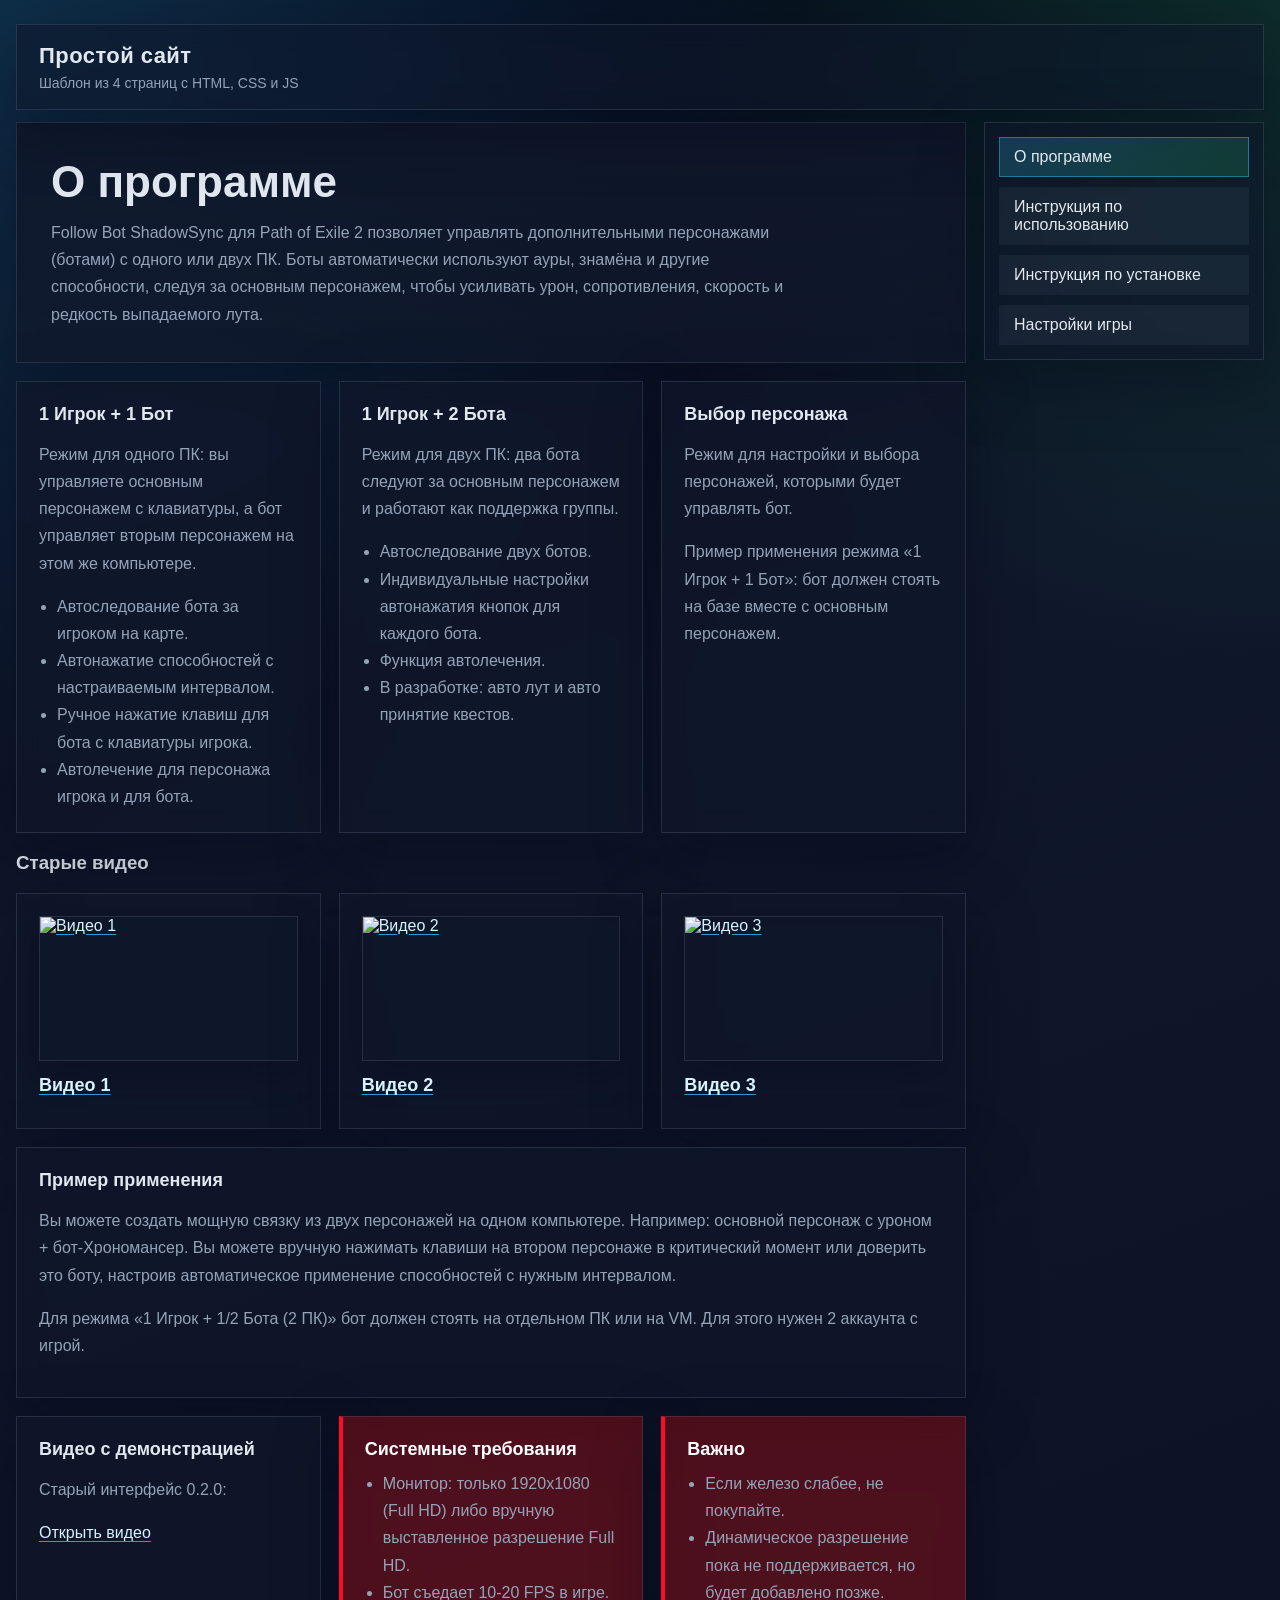
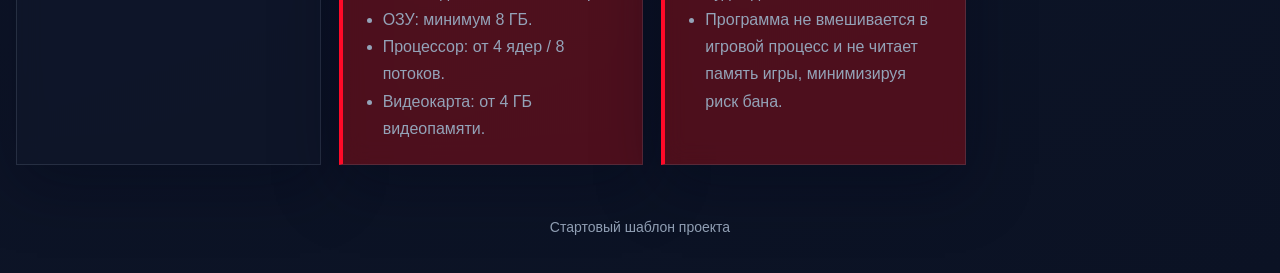
==== index.html @ 18721e45 "Add files via upload" ====
<!doctype html>
<html lang="ru">
<head>
  <meta charset="UTF-8" />
  <meta name="viewport" content="width=device-width, initial-scale=1.0" />
  <title>О программе</title>
  <link rel="stylesheet" href="styles.css" />
</head>
<body>
  <div class="page">
    <header class="header">
      <div class="container">
        <div class="brand">
          <div>
            <h1>Простой сайт</h1>
            <p>Шаблон из 4 страниц с HTML, CSS и JS</p>
          </div>
        </div>
      </div>
    </header>

    <div class="container shell">
      <main class="main">
        <section class="hero">
          <h2>О программе</h2>
          <p>
            Follow Bot ShadowSync для Path of Exile 2 позволяет управлять дополнительными персонажами
            (ботами) с одного или двух ПК. Боты автоматически используют ауры, знамёна и другие способности,
            следуя за основным персонажем, чтобы усиливать урон, сопротивления, скорость и редкость выпадаемого лута.
          </p>
        </section>

        <section class="grid">
          <article class="card">
            <h3>1 Игрок + 1 Бот</h3>
            <p>Режим для одного ПК: вы управляете основным персонажем с клавиатуры, а бот управляет вторым персонажем на этом же компьютере.</p>
            <ul>
              <li>Автоследование бота за игроком на карте.</li>
              <li>Автонажатие способностей с настраиваемым интервалом.</li>
              <li>Ручное нажатие клавиш для бота с клавиатуры игрока.</li>
              <li>Автолечение для персонажа игрока и для бота.</li>
            </ul>
          </article>
          <article class="card">
            <h3>1 Игрок + 2 Бота</h3>
            <p>Режим для двух ПК: два бота следуют за основным персонажем и работают как поддержка группы.</p>
            <ul>
              <li>Автоследование двух ботов.</li>
              <li>Индивидуальные настройки автонажатия кнопок для каждого бота.</li>
              <li>Функция автолечения.</li>
              <li>В разработке: авто лут и авто принятие квестов.</li>
            </ul>
          </article>
          <article class="card">
            <h3>Выбор персонажа</h3>
            <p>Режим для настройки и выбора персонажей, которыми будет управлять бот.</p>
            <p>Пример применения режима «1 Игрок + 1 Бот»: бот должен стоять на базе вместе с основным персонажем.</p>
          </article>
        </section>

        <section style="margin-top: 18px;">
          <h3>Старые видео</h3>
          <div class="triple-grid">
            <a class="card preview-card" href="https://youtu.be/uh_wzxwnxP8" target="_blank" rel="noopener noreferrer">
              <img class="thumb" src="https://img.youtube.com/vi/uh_wzxwnxP8/hqdefault.jpg" alt="Видео 1" />
              <div class="meta">
                <h3>Видео 1</h3>
              </div>
            </a>
            <a class="card preview-card" href="https://youtu.be/AnRGkP0VTm4" target="_blank" rel="noopener noreferrer">
              <img class="thumb" src="https://img.youtube.com/vi/AnRGkP0VTm4/hqdefault.jpg" alt="Видео 2" />
              <div class="meta">
                <h3>Видео 2</h3>
              </div>
            </a>
            <a class="card preview-card" href="https://youtu.be/-7NON-3Onr4" target="_blank" rel="noopener noreferrer">
              <img class="thumb" src="https://img.youtube.com/vi/-7NON-3Onr4/hqdefault.jpg" alt="Видео 3" />
              <div class="meta">
                <h3>Видео 3</h3>
              </div>
            </a>
          </div>
        </section>

        <section class="card" style="margin-top: 18px;">
          <h3>Пример применения</h3>
          <p>
            Вы можете создать мощную связку из двух персонажей на одном компьютере. Например:
            основной персонаж с уроном + бот-Хрономансер.
            Вы можете вручную нажимать клавиши на втором персонаже в критический момент или доверить это боту,
            настроив автоматическое применение способностей с нужным интервалом.
          </p>
          <p>
            Для режима «1 Игрок + 1/2 Бота (2 ПК)» бот должен стоять на отдельном ПК или на VM.
            Для этого нужен 2 аккаунта с игрой.
          </p>
        </section>

        <section class="grid">
          <article class="card">
            <h3>Видео с демонстрацией</h3>
            <p>Старый интерфейс 0.2.0:</p>
            <p>
              <a href="https://drive.google.com/file/d/1ESLMYZlE5_-OOnj9H4PxduewTLYFQdn1/view?usp=sharing" target="_blank" rel="noopener noreferrer">
                Открыть видео
              </a>
            </p>
          </article>

          <article class="card" style="
            border-left: 4px solid #ff0a28;
            background: rgb(255 10 10 / 27%);
            color: #ffffff;
          ">
            <h3>Системные требования</h3>
            <ul>
              <li>Монитор: только 1920x1080 (Full HD) либо вручную выставленное разрешение Full HD.</li>
              <li>Бот съедает 10-20 FPS в игре.</li>
              <li>ОЗУ: минимум 8 ГБ.</li>
              <li>Процессор: от 4 ядер / 8 потоков.</li>
              <li>Видеокарта: от 4 ГБ видеопамяти.</li>
            </ul>
          </article>

          <article class="card" style="
            border-left: 4px solid #ff0a28;
            background: rgb(255 10 10 / 27%);
            color: #ffffff;
          ">
            <h3>Важно</h3>
            <ul>
              <li>Если железо слабее, не покупайте.</li>
              <li>Динамическое разрешение пока не поддерживается, но будет добавлено позже.</li>
              <li>Программа не вмешивается в игровой процесс и не читает память игры, минимизируя риск бана.</li>
            </ul>
          </article>
        </section>
      </main>

      <aside class="sidebar">
        <nav class="nav">
          <a data-page href="index.html">О программе</a>
          <a data-page href="usage.html">Инструкция по использованию</a>
          <a data-page href="install.html">Инструкция по установке</a>
          <a data-page href="game-settings.html">Настройки игры</a>
        </nav>
      </aside>
    </div>

    <footer class="footer">
      <div class="container">
        <p>Стартовый шаблон проекта</p>
      </div>
    </footer>
  </div>

  <script src="script.js"></script>
</body>
</html>
---- styles.css ----
/* Base layout */
:root {
  --bg: #0f172a;
  --bg-soft: #111c36;
  --card: rgba(15, 23, 42, 0.82);
  --card-border: rgba(148, 163, 184, 0.18);
  --text: #e2e8f0;
  --muted: #94a3b8;
  --accent: #38bdf8;
  --accent-2: #22c55e;
  --shadow: 0 20px 60px rgba(2, 6, 23, 0.35);
}

* {
  box-sizing: border-box;
}

html,
body {
  margin: 0;
  min-height: 100%;
}

body {
  font-family: Arial, Helvetica, sans-serif;
  color: var(--text);
  background:
    radial-gradient(circle at top left, rgba(56, 189, 248, 0.22), transparent 35%),
    radial-gradient(circle at top right, rgba(34, 197, 94, 0.16), transparent 30%),
    linear-gradient(160deg, #020617 0%, var(--bg) 40%, #0b1224 100%);
}

.page {
  min-height: 100vh;
  display: flex;
  flex-direction: column;
}

.container {
  width: min(1600px, calc(100% - 32px));
  margin: 0 auto;
}

.header {
  padding: 24px 0 12px;
}

.brand {
  display: flex;
  align-items: flex-start;
  padding: 18px 22px;
  background: rgba(15, 23, 42, 0.55);
  border: 1px solid var(--card-border);
  box-shadow: var(--shadow);
  backdrop-filter: blur(12px);
}

.brand h1 {
  margin: 0;
  font-size: 22px;
  letter-spacing: 0.02em;
}

.brand p {
  margin: 6px 0 0;
  color: var(--muted);
  font-size: 14px;
}

.shell {
  display: grid;
  grid-template-columns: minmax(0, 1fr) 280px;
  gap: 18px;
  align-items: start;
  padding-bottom: 40px;
}

.nav {
  display: flex;
  flex-wrap: wrap;
  gap: 10px;
}

.sidebar {
  position: sticky;
  top: 24px;
}

.sidebar .nav {
  flex-direction: column;
  flex-wrap: nowrap;
  align-items: stretch;
  background: rgba(15, 23, 42, 0.55);
  border: 1px solid var(--card-border);
  padding: 14px;
  box-shadow: var(--shadow);
  backdrop-filter: blur(12px);
}

.nav a {
  text-decoration: none;
  color: var(--text);
  padding: 10px 14px;
  border: 1px solid transparent;
  background: rgba(148, 163, 184, 0.08);
  transition: 0.2s ease;
}

.nav a:hover {
  border-color: rgba(56, 189, 248, 0.5);
  background: rgba(56, 189, 248, 0.12);
}

.nav a.active {
  background: linear-gradient(135deg, rgba(56, 189, 248, 0.22), rgba(34, 197, 94, 0.18));
  border-color: rgba(56, 189, 248, 0.45);
}

.main {
  flex: 1;
  padding: 0px;
}

.hero {
  padding: 34px;
  background: linear-gradient(180deg, rgba(15, 23, 42, 0.92), rgba(15, 23, 42, 0.72));
  border: 1px solid var(--card-border);
  box-shadow: var(--shadow);
}

.hero h2 {
  margin: 0 0 12px;
  font-size: clamp(28px, 4vw, 44px);
}

.hero p {
  margin: 0;
  max-width: 760px;
  color: var(--muted);
  font-size: 16px;
  line-height: 1.7;
}

.grid {
  display: grid;
  grid-template-columns: repeat(3, minmax(0, 1fr));
  gap: 18px;
  margin-top: 18px;
}

.triple-grid {
  display: grid;
  grid-template-columns: repeat(3, minmax(0, 1fr));
  gap: 18px;
  margin-top: 18px;
}

.card {
  padding: 22px;
  background: var(--card);
  border: 1px solid var(--card-border);
  box-shadow: var(--shadow);
  backdrop-filter: blur(12px);
}

.card h3 {
  margin: 0 0 10px;
  font-size: 18px;
}

.card p,
.card li {
  color: var(--muted);
  line-height: 1.7;
}

.card img {
  width: 100%;
  height: auto;
  display: block;
}

.preview-card {
  display: flex;
  flex-direction: column;
  gap: 14px;
  cursor: pointer;
  text-decoration: none;
  color: inherit;
  transition: transform 0.2s ease, border-color 0.2s ease, background 0.2s ease;
}

.preview-card .thumb {
  width: 100%;
  aspect-ratio: 16 / 9;
  object-fit: cover;
  border: 1px solid rgba(148, 163, 184, 0.18);
  box-shadow: 0 12px 30px rgba(2, 6, 23, 0.25);
}

.preview-card .meta {
  display: flex;
  flex-direction: column;
  gap: 8px;
}

.preview-card:hover {
  transform: translateY(-2px);
  border-color: rgba(56, 189, 248, 0.45);
}

.preview-card:focus-visible {
  outline: 2px solid var(--accent);
  outline-offset: 3px;
}

.card ul {
  margin: 0;
  padding-left: 18px;
}

.steps {
  display: grid;
  gap: 14px;
  margin-top: 18px;
}

.step {
  display: flex;
  gap: 14px;
  align-items: flex-start;
  padding: 18px 20px;
  background: rgba(148, 163, 184, 0.08);
  border: 1px solid rgba(148, 163, 184, 0.12);
}

.badge {
  flex: 0 0 auto;
  display: inline-flex;
  align-items: center;
  justify-content: center;
  width: 34px;
  height: 34px;
  border-radius: 50%;
  background: linear-gradient(135deg, var(--accent), var(--accent-2));
  color: #00111f;
  font-weight: 700;
}

.footer {
  padding: 0 0 24px;
  color: var(--muted);
  text-align: center;
  font-size: 14px;
}

.note {
    margin-top: 18px;
    padding: 25px 16px;
    border-left: 4px solid #ff0a28;
    background: rgb(255 10 10 / 27%);
    color: #ffffff;
}

.main a {
  color: #d8f3ff;
  text-decoration: underline;
  text-decoration-color: rgba(56, 189, 248, 0.8);
  text-underline-offset: 3px;
}

.main a:hover {
  color: var(--accent);
}

.usage-page img {
  width: 285px;
  max-width: 100%;
  height: auto;
}

@media (max-width: 860px) {
  .brand {
    flex-direction: column;
  }

  .shell {
    grid-template-columns: 1fr;
  }

  .sidebar {
    position: static;
  }

  .grid {
    grid-template-columns: 1fr;
  }

  .triple-grid {
    grid-template-columns: 1fr;
  }
}
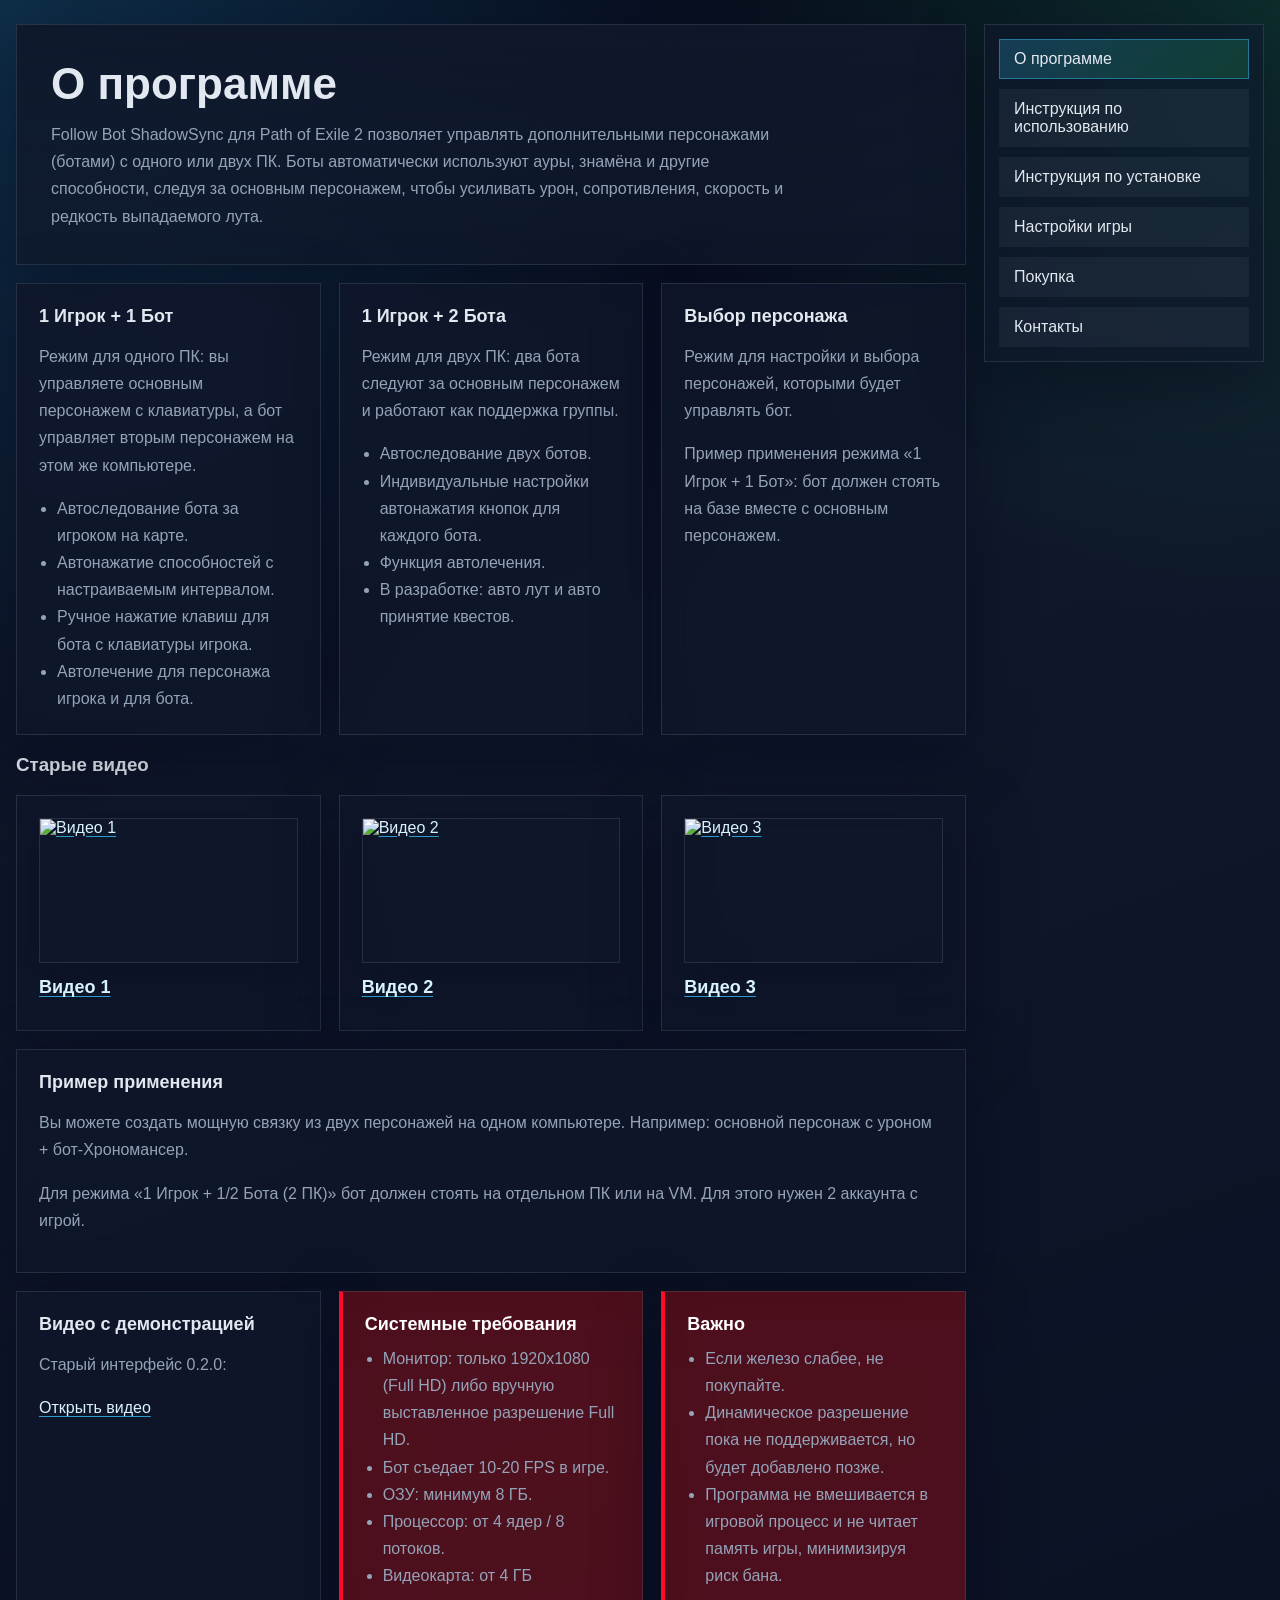
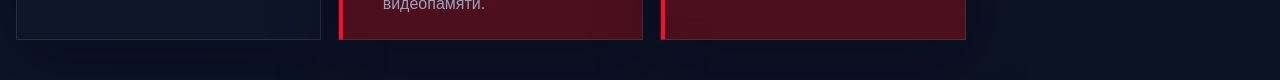
==== commit 86889a83: "Add files via upload" ====
--- a/index.html
+++ b/index.html
@@ -8,17 +8,6 @@
 </head>
 <body>
   <div class="page">
-    <header class="header">
-      <div class="container">
-        <div class="brand">
-          <div>
-            <h1>Простой сайт</h1>
-            <p>Шаблон из 4 страниц с HTML, CSS и JS</p>
-          </div>
-        </div>
-      </div>
-    </header>
-
     <div class="container shell">
       <main class="main">
         <section class="hero">
@@ -87,8 +76,6 @@
           <p>
             Вы можете создать мощную связку из двух персонажей на одном компьютере. Например:
             основной персонаж с уроном + бот-Хрономансер.
-            Вы можете вручную нажимать клавиши на втором персонаже в критический момент или доверить это боту,
-            настроив автоматическое применение способностей с нужным интервалом.
           </p>
           <p>
             Для режима «1 Игрок + 1/2 Бота (2 ПК)» бот должен стоять на отдельном ПК или на VM.
@@ -107,11 +94,7 @@
             </p>
           </article>
 
-          <article class="card" style="
-            border-left: 4px solid #ff0a28;
-            background: rgb(255 10 10 / 27%);
-            color: #ffffff;
-          ">
+          <article class="card" style="border-left: 4px solid #ff0a28; background: rgb(255 10 10 / 27%); color: #ffffff;">
             <h3>Системные требования</h3>
             <ul>
               <li>Монитор: только 1920x1080 (Full HD) либо вручную выставленное разрешение Full HD.</li>
@@ -122,11 +105,7 @@
             </ul>
           </article>
 
-          <article class="card" style="
-            border-left: 4px solid #ff0a28;
-            background: rgb(255 10 10 / 27%);
-            color: #ffffff;
-          ">
+          <article class="card" style="border-left: 4px solid #ff0a28; background: rgb(255 10 10 / 27%); color: #ffffff;">
             <h3>Важно</h3>
             <ul>
               <li>Если железо слабее, не покупайте.</li>
@@ -143,15 +122,11 @@
           <a data-page href="usage.html">Инструкция по использованию</a>
           <a data-page href="install.html">Инструкция по установке</a>
           <a data-page href="game-settings.html">Настройки игры</a>
+          <a data-page href="purchase.html">Покупка</a>
+          <a data-page href="contacts.html">Контакты</a>
         </nav>
       </aside>
     </div>
-
-    <footer class="footer">
-      <div class="container">
-        <p>Стартовый шаблон проекта</p>
-      </div>
-    </footer>
   </div>
 
   <script src="script.js"></script>
--- a/styles.css
+++ b/styles.css
@@ -73,6 +73,7 @@
   gap: 18px;
   align-items: start;
   padding-bottom: 40px;
+  padding-top: 24px;
 }
 
 .nav {
@@ -155,6 +156,18 @@
   margin-top: 18px;
 }
 
+.two-grid {
+  display: grid;
+  grid-template-columns: repeat(2, minmax(0, 1fr));
+  gap: 18px;
+  margin-top: 18px;
+}
+
+.two-grid .card {
+  display: flex;
+  flex-direction: column;
+}
+
 .card {
   padding: 22px;
   background: var(--card);
@@ -212,6 +225,77 @@
 .preview-card:focus-visible {
   outline: 2px solid var(--accent);
   outline-offset: 3px;
+}
+
+.buy-button {
+  width: 100%;
+  margin-top: auto;
+  padding: 12px 16px;
+  border: 1px solid rgba(56, 189, 248, 0.45);
+  border-radius: 0;
+  background: linear-gradient(135deg, rgba(56, 189, 248, 0.22), rgba(34, 197, 94, 0.18));
+  color: var(--text);
+  cursor: pointer;
+  font: inherit;
+  transition: transform 0.2s ease, background 0.2s ease, border-color 0.2s ease;
+}
+
+.buy-button:hover {
+  transform: translateY(-1px);
+  border-color: rgba(56, 189, 248, 0.7);
+  background: linear-gradient(135deg, rgba(56, 189, 248, 0.3), rgba(34, 197, 94, 0.24));
+}
+
+.modal-backdrop {
+  position: fixed;
+  inset: 0;
+  display: none;
+  align-items: center;
+  justify-content: center;
+  padding: 20px;
+  background: rgba(2, 6, 23, 0.72);
+  backdrop-filter: blur(8px);
+  z-index: 1000;
+}
+
+.modal-backdrop.open {
+  display: flex;
+}
+
+.modal {
+  position: relative;
+  width: min(860px, 100%);
+  padding: 24px;
+  background: linear-gradient(180deg, rgba(15, 23, 42, 0.98), rgba(15, 23, 42, 0.92));
+  border: 1px solid rgba(148, 163, 184, 0.22);
+  box-shadow: var(--shadow);
+}
+
+.modal h3 {
+  margin-top: 0;
+}
+
+.modal-close {
+  position: absolute;
+  top: 14px;
+  right: 14px;
+  width: 38px;
+  height: 38px;
+  border: 0;
+  border-radius: 50%;
+  background: rgba(148, 163, 184, 0.12);
+  color: var(--text);
+  font-size: 22px;
+  cursor: pointer;
+}
+
+.payment-link {
+  text-decoration: none;
+  color: inherit;
+}
+
+.payment-link:hover {
+  border-color: rgba(56, 189, 248, 0.45);
 }
 
 .card ul {
@@ -299,4 +383,8 @@
   .triple-grid {
     grid-template-columns: 1fr;
   }
-}
+
+  .two-grid {
+    grid-template-columns: 1fr;
+  }
+}
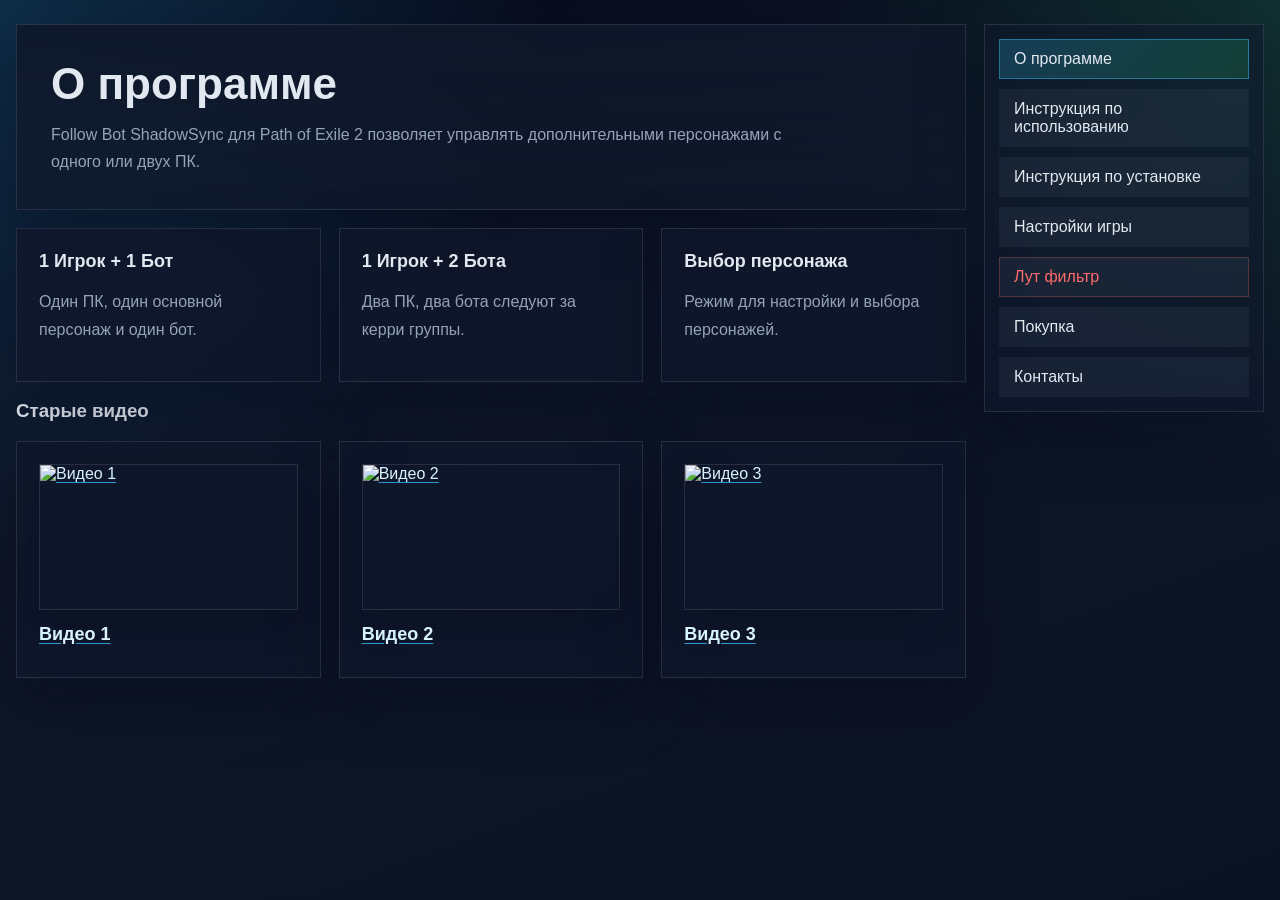
==== commit 2b0754a6: "Add files via upload" ====
--- a/index.html
+++ b/index.html
@@ -12,38 +12,21 @@
       <main class="main">
         <section class="hero">
           <h2>О программе</h2>
-          <p>
-            Follow Bot ShadowSync для Path of Exile 2 позволяет управлять дополнительными персонажами
-            (ботами) с одного или двух ПК. Боты автоматически используют ауры, знамёна и другие способности,
-            следуя за основным персонажем, чтобы усиливать урон, сопротивления, скорость и редкость выпадаемого лута.
-          </p>
+          <p>Follow Bot ShadowSync для Path of Exile 2 позволяет управлять дополнительными персонажами с одного или двух ПК.</p>
         </section>
 
         <section class="grid">
           <article class="card">
             <h3>1 Игрок + 1 Бот</h3>
-            <p>Режим для одного ПК: вы управляете основным персонажем с клавиатуры, а бот управляет вторым персонажем на этом же компьютере.</p>
-            <ul>
-              <li>Автоследование бота за игроком на карте.</li>
-              <li>Автонажатие способностей с настраиваемым интервалом.</li>
-              <li>Ручное нажатие клавиш для бота с клавиатуры игрока.</li>
-              <li>Автолечение для персонажа игрока и для бота.</li>
-            </ul>
+            <p>Один ПК, один основной персонаж и один бот.</p>
           </article>
           <article class="card">
             <h3>1 Игрок + 2 Бота</h3>
-            <p>Режим для двух ПК: два бота следуют за основным персонажем и работают как поддержка группы.</p>
-            <ul>
-              <li>Автоследование двух ботов.</li>
-              <li>Индивидуальные настройки автонажатия кнопок для каждого бота.</li>
-              <li>Функция автолечения.</li>
-              <li>В разработке: авто лут и авто принятие квестов.</li>
-            </ul>
+            <p>Два ПК, два бота следуют за керри группы.</p>
           </article>
           <article class="card">
             <h3>Выбор персонажа</h3>
-            <p>Режим для настройки и выбора персонажей, которыми будет управлять бот.</p>
-            <p>Пример применения режима «1 Игрок + 1 Бот»: бот должен стоять на базе вместе с основным персонажем.</p>
+            <p>Режим для настройки и выбора персонажей.</p>
           </article>
         </section>
 
@@ -52,67 +35,17 @@
           <div class="triple-grid">
             <a class="card preview-card" href="https://youtu.be/uh_wzxwnxP8" target="_blank" rel="noopener noreferrer">
               <img class="thumb" src="https://img.youtube.com/vi/uh_wzxwnxP8/hqdefault.jpg" alt="Видео 1" />
-              <div class="meta">
-                <h3>Видео 1</h3>
-              </div>
+              <div class="meta"><h3>Видео 1</h3></div>
             </a>
             <a class="card preview-card" href="https://youtu.be/AnRGkP0VTm4" target="_blank" rel="noopener noreferrer">
               <img class="thumb" src="https://img.youtube.com/vi/AnRGkP0VTm4/hqdefault.jpg" alt="Видео 2" />
-              <div class="meta">
-                <h3>Видео 2</h3>
-              </div>
+              <div class="meta"><h3>Видео 2</h3></div>
             </a>
             <a class="card preview-card" href="https://youtu.be/-7NON-3Onr4" target="_blank" rel="noopener noreferrer">
               <img class="thumb" src="https://img.youtube.com/vi/-7NON-3Onr4/hqdefault.jpg" alt="Видео 3" />
-              <div class="meta">
-                <h3>Видео 3</h3>
-              </div>
+              <div class="meta"><h3>Видео 3</h3></div>
             </a>
           </div>
-        </section>
-
-        <section class="card" style="margin-top: 18px;">
-          <h3>Пример применения</h3>
-          <p>
-            Вы можете создать мощную связку из двух персонажей на одном компьютере. Например:
-            основной персонаж с уроном + бот-Хрономансер.
-          </p>
-          <p>
-            Для режима «1 Игрок + 1/2 Бота (2 ПК)» бот должен стоять на отдельном ПК или на VM.
-            Для этого нужен 2 аккаунта с игрой.
-          </p>
-        </section>
-
-        <section class="grid">
-          <article class="card">
-            <h3>Видео с демонстрацией</h3>
-            <p>Старый интерфейс 0.2.0:</p>
-            <p>
-              <a href="https://drive.google.com/file/d/1ESLMYZlE5_-OOnj9H4PxduewTLYFQdn1/view?usp=sharing" target="_blank" rel="noopener noreferrer">
-                Открыть видео
-              </a>
-            </p>
-          </article>
-
-          <article class="card" style="border-left: 4px solid #ff0a28; background: rgb(255 10 10 / 27%); color: #ffffff;">
-            <h3>Системные требования</h3>
-            <ul>
-              <li>Монитор: только 1920x1080 (Full HD) либо вручную выставленное разрешение Full HD.</li>
-              <li>Бот съедает 10-20 FPS в игре.</li>
-              <li>ОЗУ: минимум 8 ГБ.</li>
-              <li>Процессор: от 4 ядер / 8 потоков.</li>
-              <li>Видеокарта: от 4 ГБ видеопамяти.</li>
-            </ul>
-          </article>
-
-          <article class="card" style="border-left: 4px solid #ff0a28; background: rgb(255 10 10 / 27%); color: #ffffff;">
-            <h3>Важно</h3>
-            <ul>
-              <li>Если железо слабее, не покупайте.</li>
-              <li>Динамическое разрешение пока не поддерживается, но будет добавлено позже.</li>
-              <li>Программа не вмешивается в игровой процесс и не читает память игры, минимизируя риск бана.</li>
-            </ul>
-          </article>
         </section>
       </main>
 
@@ -122,6 +55,7 @@
           <a data-page href="usage.html">Инструкция по использованию</a>
           <a data-page href="install.html">Инструкция по установке</a>
           <a data-page href="game-settings.html">Настройки игры</a>
+          <a data-page href="loot-filter.html" class="nav-red">Лут фильтр</a>
           <a data-page href="purchase.html">Покупка</a>
           <a data-page href="contacts.html">Контакты</a>
         </nav>
--- a/styles.css
+++ b/styles.css
@@ -115,6 +115,22 @@
 .nav a.active {
   background: linear-gradient(135deg, rgba(56, 189, 248, 0.22), rgba(34, 197, 94, 0.18));
   border-color: rgba(56, 189, 248, 0.45);
+}
+
+.nav a.nav-red {
+  color: #ff6b6b;
+  border-color: rgba(255, 107, 107, 0.25);
+}
+
+.nav a.nav-red:hover {
+  background: rgba(255, 107, 107, 0.12);
+  border-color: rgba(255, 107, 107, 0.55);
+}
+
+.nav a.nav-red.active {
+  color: #fff;
+  background: linear-gradient(135deg, rgba(255, 107, 107, 0.25), rgba(255, 107, 107, 0.12));
+  border-color: rgba(255, 107, 107, 0.75);
 }
 
 .main {
